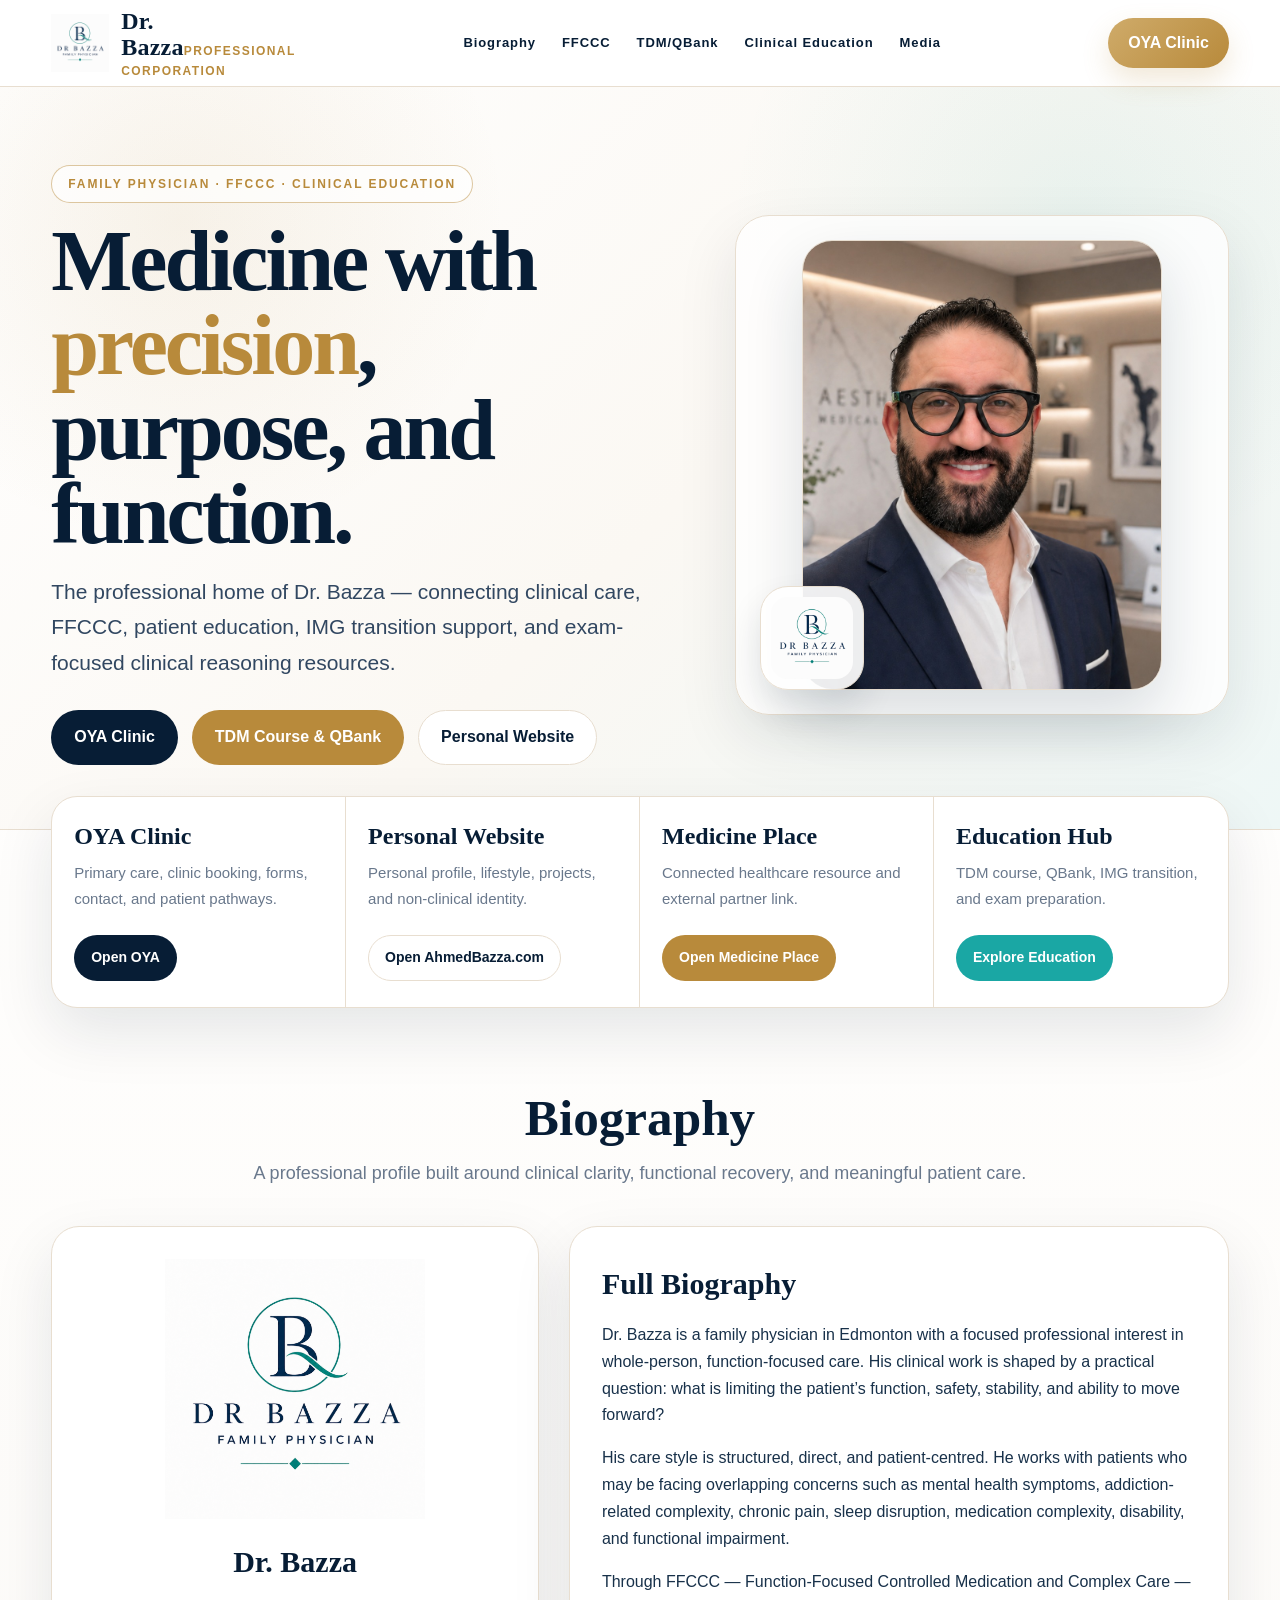
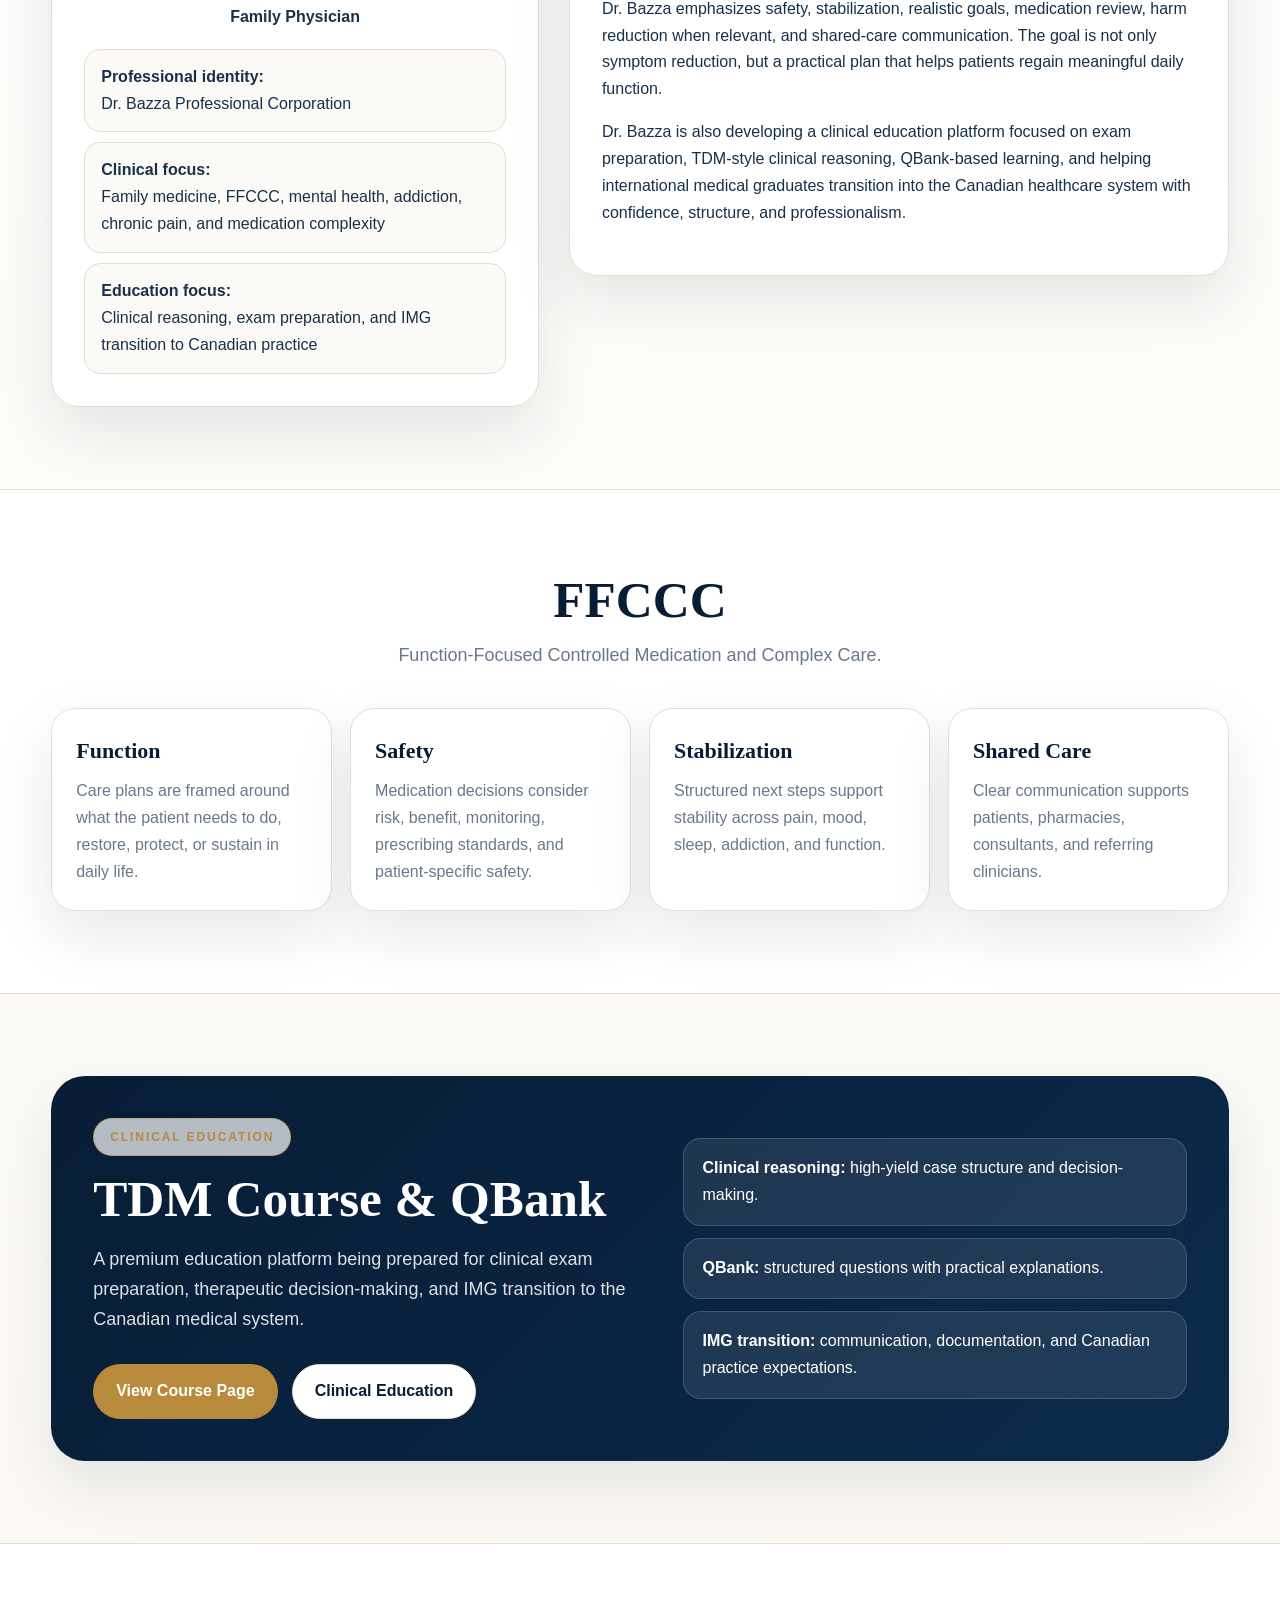
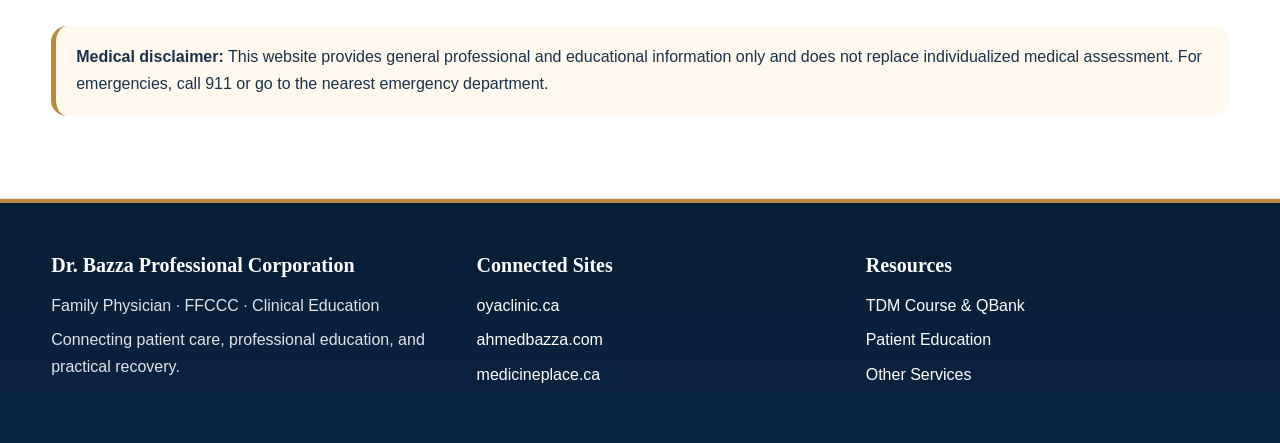
==== index.html @ 0aa99bf9 "Add files via upload" ====
<!DOCTYPE html>
<html lang="en">
<head>
  <meta charset="UTF-8">
  <meta name="viewport" content="width=device-width, initial-scale=1.0">
  <title>Dr. Bazza Professional Corporation | Family Physician & FFCCC</title>
  <meta name="description" content="Dr. Bazza Professional Corporation. Family physician, FFCCC, clinical education, TDM course and QBank, patient education, and connected professional ecosystem.">
  <meta property="og:title" content="Dr. Bazza Professional Corporation">
  <meta property="og:description" content="Family Physician & FFCCC. Whole-person care with precision, purpose, and practical recovery.">
  <meta property="og:image" content="og-image.jpg">
  <link rel="stylesheet" href="styles.css">
  <link rel="icon" href="favicon.png">
</head>
<body>
  <a class="skip-link" href="#main">Skip to content</a>
  <header class="site-header">
    <div class="container header-row">
      <a class="brand" href="index.html" aria-label="Dr. Bazza home">
        <img src="favicon.png" alt="" class="brand-mark">
        <span class="brand-text"><span class="brand-name">Dr. Bazza</span><span class="brand-sub">Professional Corporation</span></span>
      </a>
      <nav class="nav" aria-label="Main navigation">
        <a href="index.html#bio">Biography</a>
        <a href="index.html#ffccc">FFCCC</a>
        <a href="tdm-course-qbank.html">TDM/QBank</a>
        <a href="clinical-education.html">Clinical Education</a>
        <a href="media-avatar.html">Media</a>
      </nav>
      <a class="header-cta" href="https://oyaclinic.ca">OYA Clinic</a>
    </div>
  </header>

  <main id="main">
    <section class="hero">
      <div class="container hero-grid">
        <div>
          <div class="kicker">Family Physician · FFCCC · Clinical Education</div>
          <h1>Medicine with <span>precision</span>, purpose, and function.</h1>
          <p class="hero-lead">
            The professional home of Dr. Bazza — connecting clinical care, FFCCC, patient education,
            IMG transition support, and exam-focused clinical reasoning resources.
          </p>
          <div class="button-row">
            <a class="btn btn-primary" href="https://oyaclinic.ca">OYA Clinic</a>
            <a class="btn btn-gold" href="tdm-course-qbank.html">TDM Course & QBank</a>
            <a class="btn btn-outline" href="https://ahmedbazza.com">Personal Website</a>
          </div>
        </div>
        <div class="hero-panel">
          <img src="dr-bazza-profile.jpg" alt="Professional portrait of Dr. Bazza" class="profile-photo">
          <img src="dr-bazza-logo.png" alt="Dr. Bazza logo" class="logo-chip">
        </div>
      </div>
    </section>

    <section class="container ecosystem" aria-label="Connected professional ecosystem">
      <div class="ecosystem-grid">
        <article class="ecosystem-card">
          <h3>OYA Clinic</h3>
          <p>Primary care, clinic booking, forms, contact, and patient pathways.</p>
          <a class="btn btn-primary btn-small" href="https://oyaclinic.ca">Open OYA</a>
        </article>
        <article class="ecosystem-card">
          <h3>Personal Website</h3>
          <p>Personal profile, lifestyle, projects, and non-clinical identity.</p>
          <a class="btn btn-outline btn-small" href="https://ahmedbazza.com">Open AhmedBazza.com</a>
        </article>
        <article class="ecosystem-card">
          <h3>Medicine Place</h3>
          <p>Connected healthcare resource and external partner link.</p>
          <a class="btn btn-gold btn-small" href="https://medicineplace.ca">Open Medicine Place</a>
        </article>
        <article class="ecosystem-card">
          <h3>Education Hub</h3>
          <p>TDM course, QBank, IMG transition, and exam preparation.</p>
          <a class="btn btn-teal btn-small" href="tdm-course-qbank.html">Explore Education</a>
        </article>
      </div>
    </section>

    <section class="section" id="bio">
      <div class="container">
        <div class="section-title">
          <h2>Biography</h2>
          <p>A professional profile built around clinical clarity, functional recovery, and meaningful patient care.</p>
        </div>
        <div class="bio-grid">
          <aside class="panel signature-card">
            <img src="dr-bazza-logo.png" alt="Dr. Bazza logo" class="logo">
            <h3>Dr. Bazza</h3>
            <p><strong>Family Physician</strong></p>
            <div class="meta-list">
              <div class="meta-item"><strong>Professional identity:</strong><br>Dr. Bazza Professional Corporation</div>
              <div class="meta-item"><strong>Clinical focus:</strong><br>Family medicine, FFCCC, mental health, addiction, chronic pain, and medication complexity</div>
              <div class="meta-item"><strong>Education focus:</strong><br>Clinical reasoning, exam preparation, and IMG transition to Canadian practice</div>
            </div>
          </aside>

          <article class="panel bio-text">
            <h3>Full Biography</h3>
            <p>
              Dr. Bazza is a family physician in Edmonton with a focused professional interest in
              whole-person, function-focused care. His clinical work is shaped by a practical question:
              what is limiting the patient’s function, safety, stability, and ability to move forward?
            </p>
            <p>
              His care style is structured, direct, and patient-centred. He works with patients who may be
              facing overlapping concerns such as mental health symptoms, addiction-related complexity,
              chronic pain, sleep disruption, medication complexity, disability, and functional impairment.
            </p>
            <p>
              Through FFCCC — Function-Focused Controlled Medication and Complex Care — Dr. Bazza emphasizes
              safety, stabilization, realistic goals, medication review, harm reduction when relevant, and
              shared-care communication. The goal is not only symptom reduction, but a practical plan that
              helps patients regain meaningful daily function.
            </p>
            <p>
              Dr. Bazza is also developing a clinical education platform focused on exam preparation,
              TDM-style clinical reasoning, QBank-based learning, and helping international medical graduates
              transition into the Canadian healthcare system with confidence, structure, and professionalism.
            </p>
          </article>
        </div>
      </div>
    </section>

    <section class="section alt" id="ffccc">
      <div class="container">
        <div class="section-title">
          <h2>FFCCC</h2>
          <p>Function-Focused Controlled Medication and Complex Care.</p>
        </div>
        <div class="focus-grid">
          <article class="focus-card"><h3>Function</h3><p>Care plans are framed around what the patient needs to do, restore, protect, or sustain in daily life.</p></article>
          <article class="focus-card"><h3>Safety</h3><p>Medication decisions consider risk, benefit, monitoring, prescribing standards, and patient-specific safety.</p></article>
          <article class="focus-card"><h3>Stabilization</h3><p>Structured next steps support stability across pain, mood, sleep, addiction, and function.</p></article>
          <article class="focus-card"><h3>Shared Care</h3><p>Clear communication supports patients, pharmacies, consultants, and referring clinicians.</p></article>
        </div>
      </div>
    </section>

    <section class="section">
      <div class="container education-ad">
        <div>
          <div class="kicker">Clinical Education</div>
          <h2>TDM Course & QBank</h2>
          <p>
            A premium education platform being prepared for clinical exam preparation, therapeutic decision-making,
            and IMG transition to the Canadian medical system.
          </p>
          <div class="button-row">
            <a class="btn btn-gold" href="tdm-course-qbank.html">View Course Page</a>
            <a class="btn btn-outline" href="clinical-education.html">Clinical Education</a>
          </div>
        </div>
        <div class="ad-list">
          <div class="ad-item"><strong>Clinical reasoning:</strong> high-yield case structure and decision-making.</div>
          <div class="ad-item"><strong>QBank:</strong> structured questions with practical explanations.</div>
          <div class="ad-item"><strong>IMG transition:</strong> communication, documentation, and Canadian practice expectations.</div>
        </div>
      </div>
    </section>

    <section class="section alt">
      <div class="container">
        <div class="notice">
          <strong>Medical disclaimer:</strong> This website provides general professional and educational information only and does not replace individualized medical assessment. For emergencies, call 911 or go to the nearest emergency department.
        </div>
      </div>
    </section>
  </main>
  <footer class="footer">
    <div class="container footer-grid">
      <div>
        <h4>Dr. Bazza Professional Corporation</h4>
        <p>Family Physician · FFCCC · Clinical Education</p>
        <p>Connecting patient care, professional education, and practical recovery.</p>
      </div>
      <div>
        <h4>Connected Sites</h4>
        <p><a href="https://oyaclinic.ca">oyaclinic.ca</a></p>
        <p><a href="https://ahmedbazza.com">ahmedbazza.com</a></p>
        <p><a href="https://medicineplace.ca">medicineplace.ca</a></p>
      </div>
      <div>
        <h4>Resources</h4>
        <p><a href="tdm-course-qbank.html">TDM Course & QBank</a></p>
        <p><a href="patient-education.html">Patient Education</a></p>
        <p><a href="other-services.html">Other Services</a></p>
      </div>
    </div>
  </footer>
</body>
</html>
---- styles.css ----
:root{
  --navy:#071d35;
  --navy2:#0b2a4b;
  --teal:#1aa7a4;
  --gold:#b88a3b;
  --gold2:#cfab6a;
  --cream:#fbf8f3;
  --soft:#f7f1e8;
  --white:#ffffff;
  --text:#18314a;
  --muted:#69788c;
  --line:#e8ded0;
  --shadow:0 24px 60px rgba(7,29,53,.10);
}
*{box-sizing:border-box}
html{scroll-behavior:smooth}
body{
  margin:0;
  background:linear-gradient(180deg,#ffffff 0%,var(--cream) 100%);
  color:var(--text);
  font-family:-apple-system,BlinkMacSystemFont,"Segoe UI",Roboto,Arial,sans-serif;
  line-height:1.68;
}
a{text-decoration:none;color:inherit}
img{max-width:100%;display:block;height:auto}
.container{width:min(1180px,92%);margin:auto}
.serif{font-family:Georgia,"Times New Roman",serif}
.skip-link{position:absolute;left:-999px;top:auto}
.skip-link:focus{left:16px;top:16px;z-index:9999;background:#fff;color:var(--navy);padding:10px 12px;border-radius:10px}

/* Header */
.site-header{
  position:sticky;top:0;z-index:30;
  background:rgba(255,255,255,.93);
  backdrop-filter:blur(14px);
  border-bottom:1px solid var(--line);
}
.header-row{
  min-height:86px;
  display:grid;
  grid-template-columns:245px 1fr auto;
  align-items:center;
  gap:24px;
}
.brand{display:flex;align-items:center;gap:12px;color:var(--navy)}
.brand-mark{width:58px;height:58px;object-fit:contain}
.brand-text{line-height:1.1}
.brand-name{font-family:Georgia,"Times New Roman",serif;font-size:24px;font-weight:700;letter-spacing:.01em}
.brand-sub{font-size:12px;color:var(--gold);font-weight:900;letter-spacing:.12em;text-transform:uppercase}
.nav{display:flex;justify-content:center;gap:26px;flex-wrap:wrap;font-size:13px;letter-spacing:.07em;font-weight:850;color:var(--navy)}
.nav a{position:relative;padding:8px 0}
.nav a:hover{color:var(--gold)}
.nav a:hover:after{content:"";position:absolute;left:18%;right:18%;bottom:-5px;height:2px;background:var(--gold)}
.header-cta{display:inline-flex;align-items:center;justify-content:center;min-height:46px;padding:12px 20px;border-radius:999px;background:linear-gradient(135deg,var(--gold2),var(--gold));color:#fff;font-weight:850;white-space:nowrap;box-shadow:0 12px 28px rgba(184,138,59,.20)}

/* Hero */
.hero{
  padding:78px 0 64px;
  background:
    radial-gradient(circle at 14% 18%, rgba(184,138,59,.10), transparent 26%),
    radial-gradient(circle at 84% 18%, rgba(26,167,164,.08), transparent 28%),
    linear-gradient(135deg,#fff 0%,#fbf8f3 54%,#eef7f6 100%);
  border-bottom:1px solid var(--line);
}
.hero-grid{display:grid;grid-template-columns:1.12fr .88fr;gap:56px;align-items:center}
.kicker{display:inline-flex;margin-bottom:16px;padding:8px 16px;border:1px solid rgba(184,138,59,.48);border-radius:999px;background:rgba(255,255,255,.70);color:var(--gold);font-size:12px;font-weight:900;letter-spacing:.16em;text-transform:uppercase}
.hero h1{margin:0 0 18px;color:var(--navy);font-family:Georgia,"Times New Roman",serif;font-size:clamp(46px,7vw,86px);line-height:.98;letter-spacing:-.035em}
.hero h1 span{color:var(--gold)}
.hero-lead{max-width:720px;margin:0;color:#314761;font-size:21px}
.hero-panel{position:relative;background:rgba(255,255,255,.78);border:1px solid var(--line);border-radius:34px;box-shadow:var(--shadow);padding:24px}
.profile-photo{width:100%;max-width:360px;aspect-ratio:4/5;object-fit:cover;border-radius:30px;border:1px solid var(--line);box-shadow:0 26px 60px rgba(7,29,53,.14);margin:auto}
.logo-chip{position:absolute;left:24px;bottom:24px;width:104px;height:104px;border-radius:28px;background:rgba(255,255,255,.92);border:1px solid var(--line);padding:10px;box-shadow:0 18px 34px rgba(7,29,53,.12)}
.button-row{display:flex;gap:14px;flex-wrap:wrap;margin-top:30px}
.btn{display:inline-flex;align-items:center;justify-content:center;min-height:50px;padding:13px 22px;border-radius:999px;border:1px solid transparent;font-weight:850;transition:.18s ease;cursor:pointer}
.btn:hover{transform:translateY(-1px)}
.btn-primary{background:var(--navy);color:#fff}
.btn-gold{background:var(--gold);color:#fff}
.btn-teal{background:var(--teal);color:#fff}
.btn-outline{background:#fff;color:var(--navy);border-color:var(--line)}
.btn-small{min-height:42px;padding:10px 16px;font-size:14px}

/* Ecosystem */
.ecosystem{position:relative;z-index:4;margin-top:-34px}
.ecosystem-grid{display:grid;grid-template-columns:repeat(4,1fr);background:#fff;border:1px solid var(--line);border-radius:26px;box-shadow:var(--shadow);overflow:hidden}
.ecosystem-card{padding:26px 22px;border-right:1px solid var(--line);min-height:210px;display:flex;flex-direction:column}
.ecosystem-card:last-child{border-right:0}
.ecosystem-card h3{margin:0 0 10px;font-family:Georgia,"Times New Roman",serif;color:var(--navy);font-size:24px;line-height:1.15}
.ecosystem-card p{margin:0 0 16px;color:var(--muted);font-size:15px}
.ecosystem-card .btn{margin-top:auto;align-self:flex-start}

/* Sections */
.section{padding:82px 0}
.section.alt{background:#fff;border-top:1px solid var(--line);border-bottom:1px solid var(--line)}
.section-title{max-width:850px;margin:0 auto 38px;text-align:center}
.section-title h2{margin:0 0 12px;color:var(--navy);font-family:Georgia,"Times New Roman",serif;font-size:clamp(34px,4vw,52px);line-height:1.1}
.section-title p{margin:0;color:var(--muted);font-size:18px}
.bio-grid{display:grid;grid-template-columns:.85fr 1.15fr;gap:30px;align-items:start}
.panel{background:#fff;border:1px solid var(--line);border-radius:28px;box-shadow:var(--shadow);padding:32px}
.panel h3{margin:0 0 12px;color:var(--navy);font-family:Georgia,"Times New Roman",serif;font-size:30px}
.signature-card{text-align:center}
.signature-card .logo{width:260px;margin:0 auto 18px}
.meta-list{display:grid;gap:10px;text-align:left;margin-top:18px}
.meta-item{padding:14px 16px;border:1px solid var(--line);border-radius:16px;background:#fcfaf7}
.bio-text p{margin:0 0 16px}
.focus-grid{display:grid;grid-template-columns:repeat(4,1fr);gap:18px}
.focus-card{background:#fff;border:1px solid var(--line);border-radius:24px;padding:24px;box-shadow:var(--shadow)}
.focus-card h3{margin:0 0 8px;color:var(--navy);font-family:Georgia,"Times New Roman",serif;font-size:22px}
.focus-card p{margin:0;color:var(--muted)}
.education-ad{background:linear-gradient(135deg,var(--navy),var(--navy2));color:#fff;border-radius:34px;padding:42px;box-shadow:var(--shadow);display:grid;grid-template-columns:1.05fr .95fr;gap:34px;align-items:center}
.education-ad h2{font-family:Georgia,"Times New Roman",serif;font-size:clamp(34px,4vw,58px);line-height:1.05;margin:0 0 12px}
.education-ad p{color:rgba(255,255,255,.86);font-size:18px}
.ad-list{display:grid;gap:12px}
.ad-item{padding:16px 18px;background:rgba(255,255,255,.09);border:1px solid rgba(255,255,255,.16);border-radius:18px}
.link-grid,.placeholder-grid{display:grid;grid-template-columns:repeat(3,1fr);gap:18px}
.link-card,.placeholder-card{background:#fff;border:1px solid var(--line);border-radius:24px;box-shadow:var(--shadow);padding:26px;display:flex;flex-direction:column;min-height:220px}
.link-card h3,.placeholder-card h3{margin:0 0 10px;color:var(--navy);font-family:Georgia,"Times New Roman",serif;font-size:24px}
.link-card p,.placeholder-card p{margin:0 0 18px;color:var(--muted)}
.link-card .btn{margin-top:auto;align-self:flex-start}
.notice{border-left:5px solid var(--gold);background:#fff8ee;padding:18px 20px;border-radius:16px}
.page-hero{padding:76px 0 52px;text-align:center;background:linear-gradient(135deg,#fff 0%,#fbf8f3 64%,#eef7f6 100%);border-bottom:1px solid var(--line)}
.page-hero h1{font-family:Georgia,"Times New Roman",serif;color:var(--navy);font-size:clamp(42px,6vw,72px);line-height:1.02;margin:10px 0 12px}
.page-hero p{max-width:820px;margin:0 auto;color:var(--muted);font-size:18px}

/* Footer */
.footer{background:linear-gradient(180deg,var(--navy),#0b2442);color:#fff;padding:46px 0;border-top:4px solid var(--gold)}
.footer-grid{display:grid;grid-template-columns:1.1fr 1fr 1fr;gap:26px}
.footer a{color:#fff}
.footer h4{margin:0 0 10px;font-family:Georgia,"Times New Roman",serif;font-size:20px}
.footer p{margin:0 0 8px;color:rgba(255,255,255,.88)}

/* Mobile */
@media (max-width:1040px){
  .header-row{grid-template-columns:1fr;justify-items:center;padding:16px 0}
  .nav{gap:18px}
  .hero-grid,.bio-grid,.education-ad,.footer-grid{grid-template-columns:1fr}
  .hero{text-align:center}
  .hero-lead{margin:auto}
  .button-row{justify-content:center}
  .ecosystem-grid,.focus-grid,.link-grid,.placeholder-grid{grid-template-columns:1fr}
  .ecosystem-card{border-right:0;border-bottom:1px solid var(--line)}
  .ecosystem-card:last-child{border-bottom:0}
  .ecosystem-card .btn,.link-card .btn{width:100%}
}
@media (max-width:520px){
  .brand{flex-direction:column;text-align:center}
  .nav{display:grid;grid-template-columns:repeat(2,auto)}
  .hero h1{font-size:44px}
  .profile-photo{max-width:300px}
  .logo-chip{width:88px;height:88px}
  .section{padding:56px 0}
  .panel,.education-ad{padding:24px 20px;border-radius:24px}
}
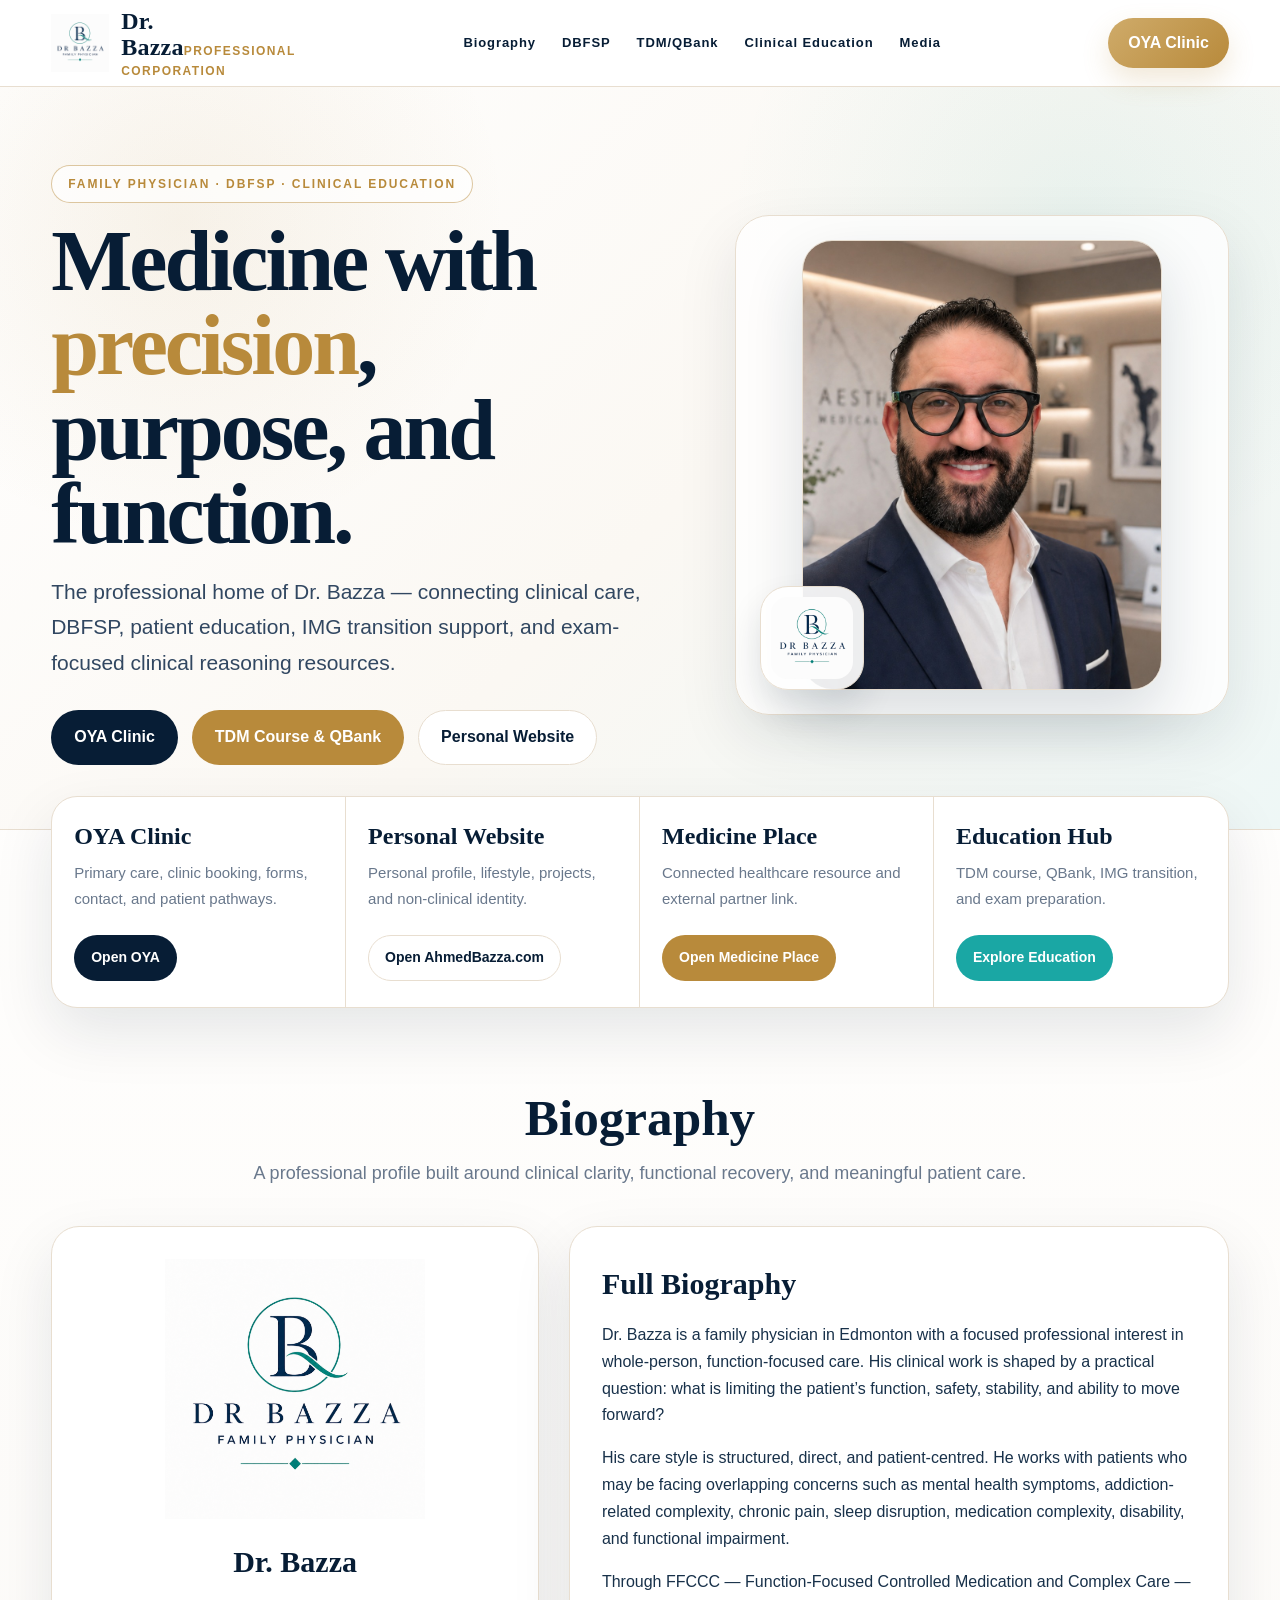
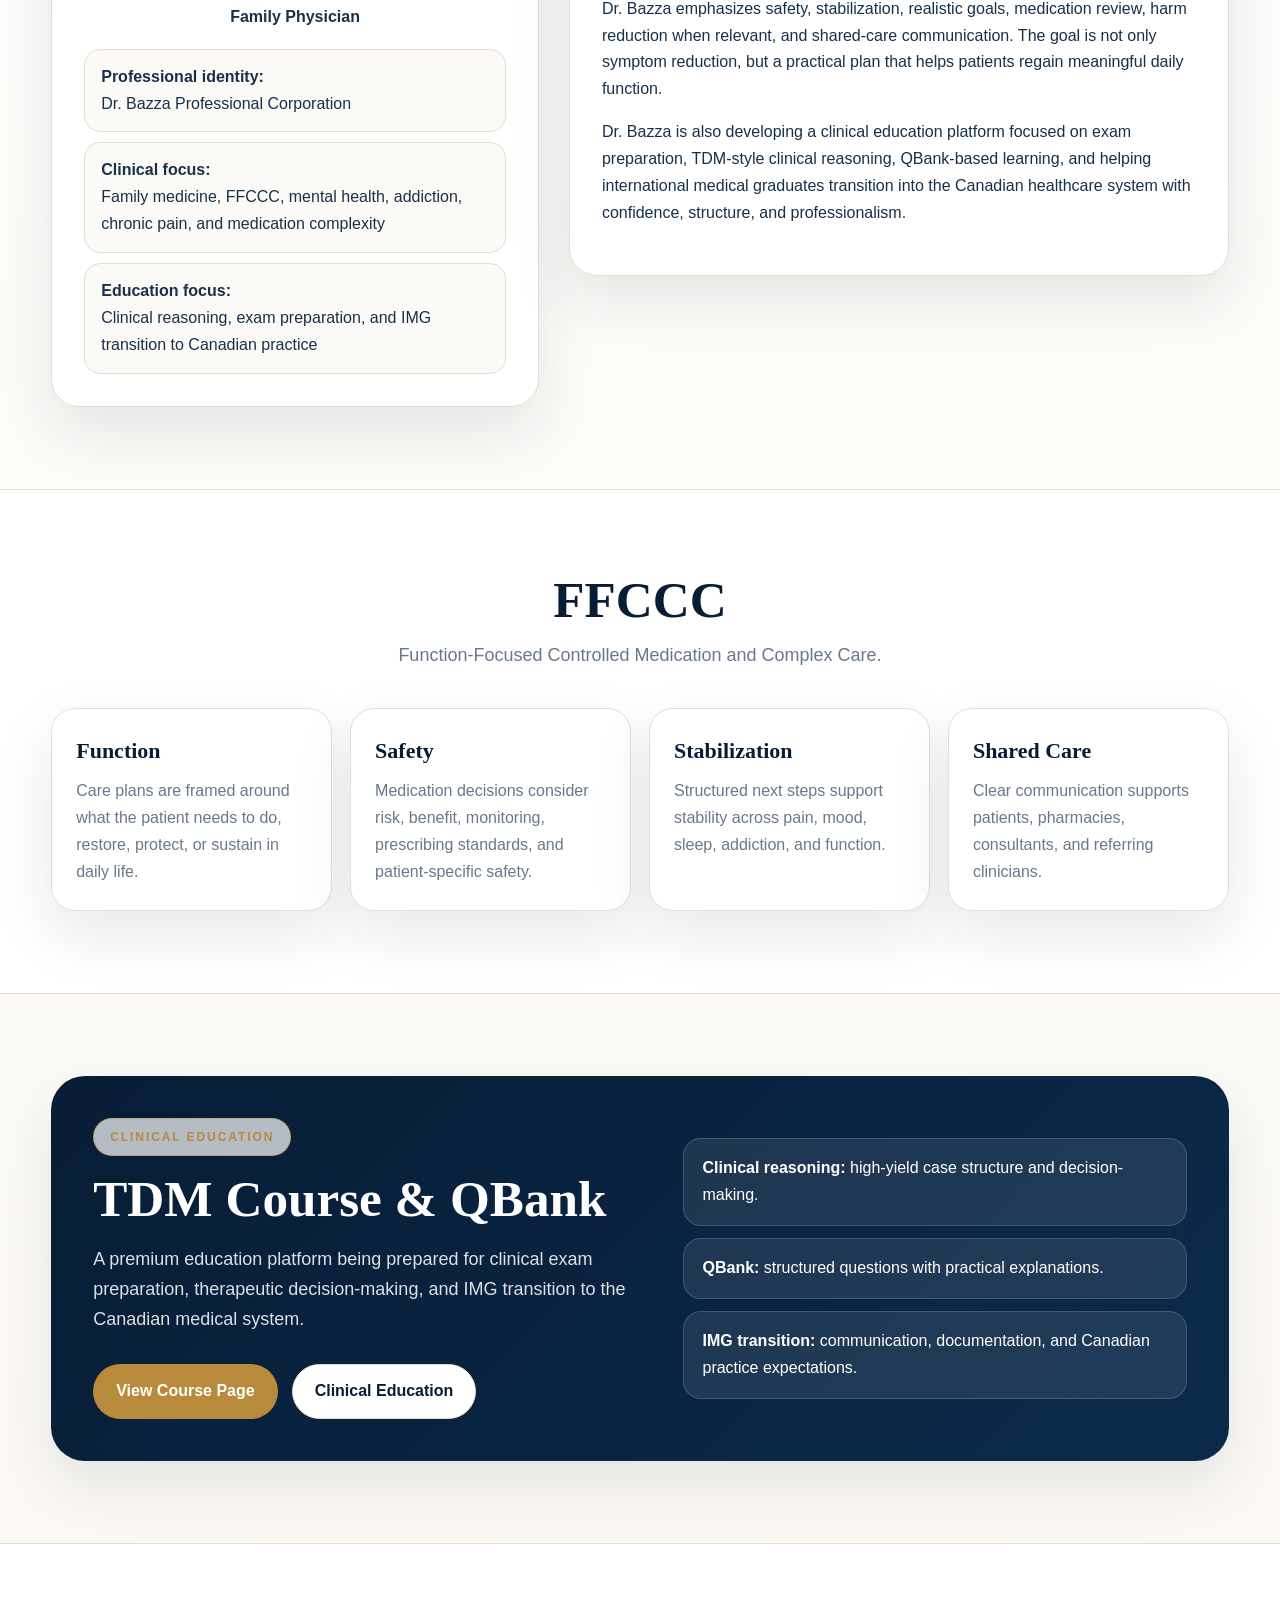
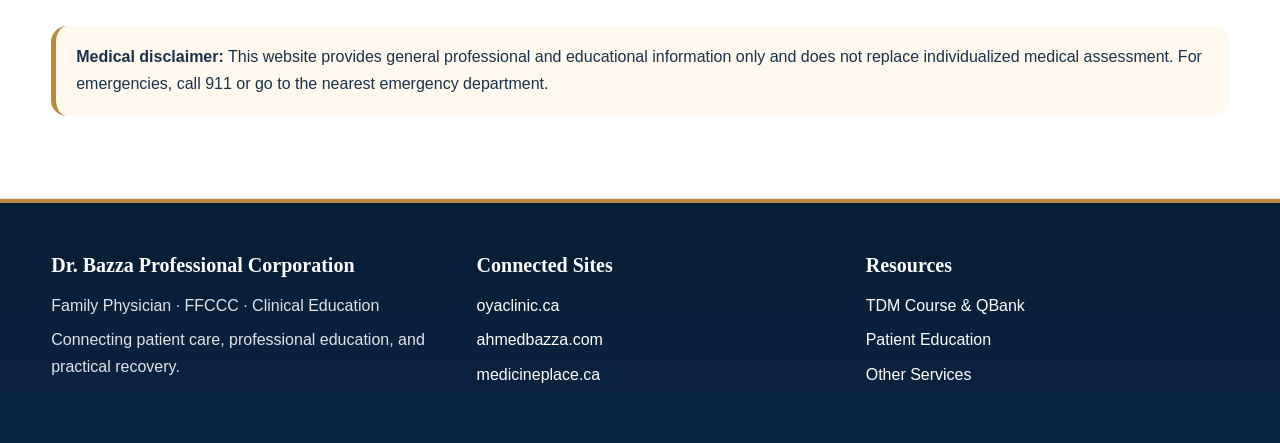
==== commit f1be3705: "Update title and description for DBFSP" ====
--- a/index.html
+++ b/index.html
@@ -3,10 +3,10 @@
 <head>
   <meta charset="UTF-8">
   <meta name="viewport" content="width=device-width, initial-scale=1.0">
-  <title>Dr. Bazza Professional Corporation | Family Physician & FFCCC</title>
-  <meta name="description" content="Dr. Bazza Professional Corporation. Family physician, FFCCC, clinical education, TDM course and QBank, patient education, and connected professional ecosystem.">
+  <title>Dr. Bazza Professional Corporation | Family Physician & DBFSP</title>
+  <meta name="description" content="Dr. Bazza Professional Corporation. Family physician, DBFSP, clinical education, TDM course and QBank, patient education, and connected professional ecosystem.">
   <meta property="og:title" content="Dr. Bazza Professional Corporation">
-  <meta property="og:description" content="Family Physician & FFCCC. Whole-person care with precision, purpose, and practical recovery.">
+  <meta property="og:description" content="Family Physician & DBFSP. Whole-person care with precision, purpose, and practical recovery.">
   <meta property="og:image" content="og-image.jpg">
   <link rel="stylesheet" href="styles.css">
   <link rel="icon" href="favicon.png">
@@ -21,7 +21,7 @@
       </a>
       <nav class="nav" aria-label="Main navigation">
         <a href="index.html#bio">Biography</a>
-        <a href="index.html#ffccc">FFCCC</a>
+        <a href="index.html#DBFSP">DBFSP</a>
         <a href="tdm-course-qbank.html">TDM/QBank</a>
         <a href="clinical-education.html">Clinical Education</a>
         <a href="media-avatar.html">Media</a>
@@ -34,10 +34,10 @@
     <section class="hero">
       <div class="container hero-grid">
         <div>
-          <div class="kicker">Family Physician · FFCCC · Clinical Education</div>
+          <div class="kicker">Family Physician · DBFSP · Clinical Education</div>
           <h1>Medicine with <span>precision</span>, purpose, and function.</h1>
           <p class="hero-lead">
-            The professional home of Dr. Bazza — connecting clinical care, FFCCC, patient education,
+            The professional home of Dr. Bazza — connecting clinical care, DBFSP, patient education,
             IMG transition support, and exam-focused clinical reasoning resources.
           </p>
           <div class="button-row">
@@ -191,4 +191,4 @@
     </div>
   </footer>
 </body>
-</html>+</html>
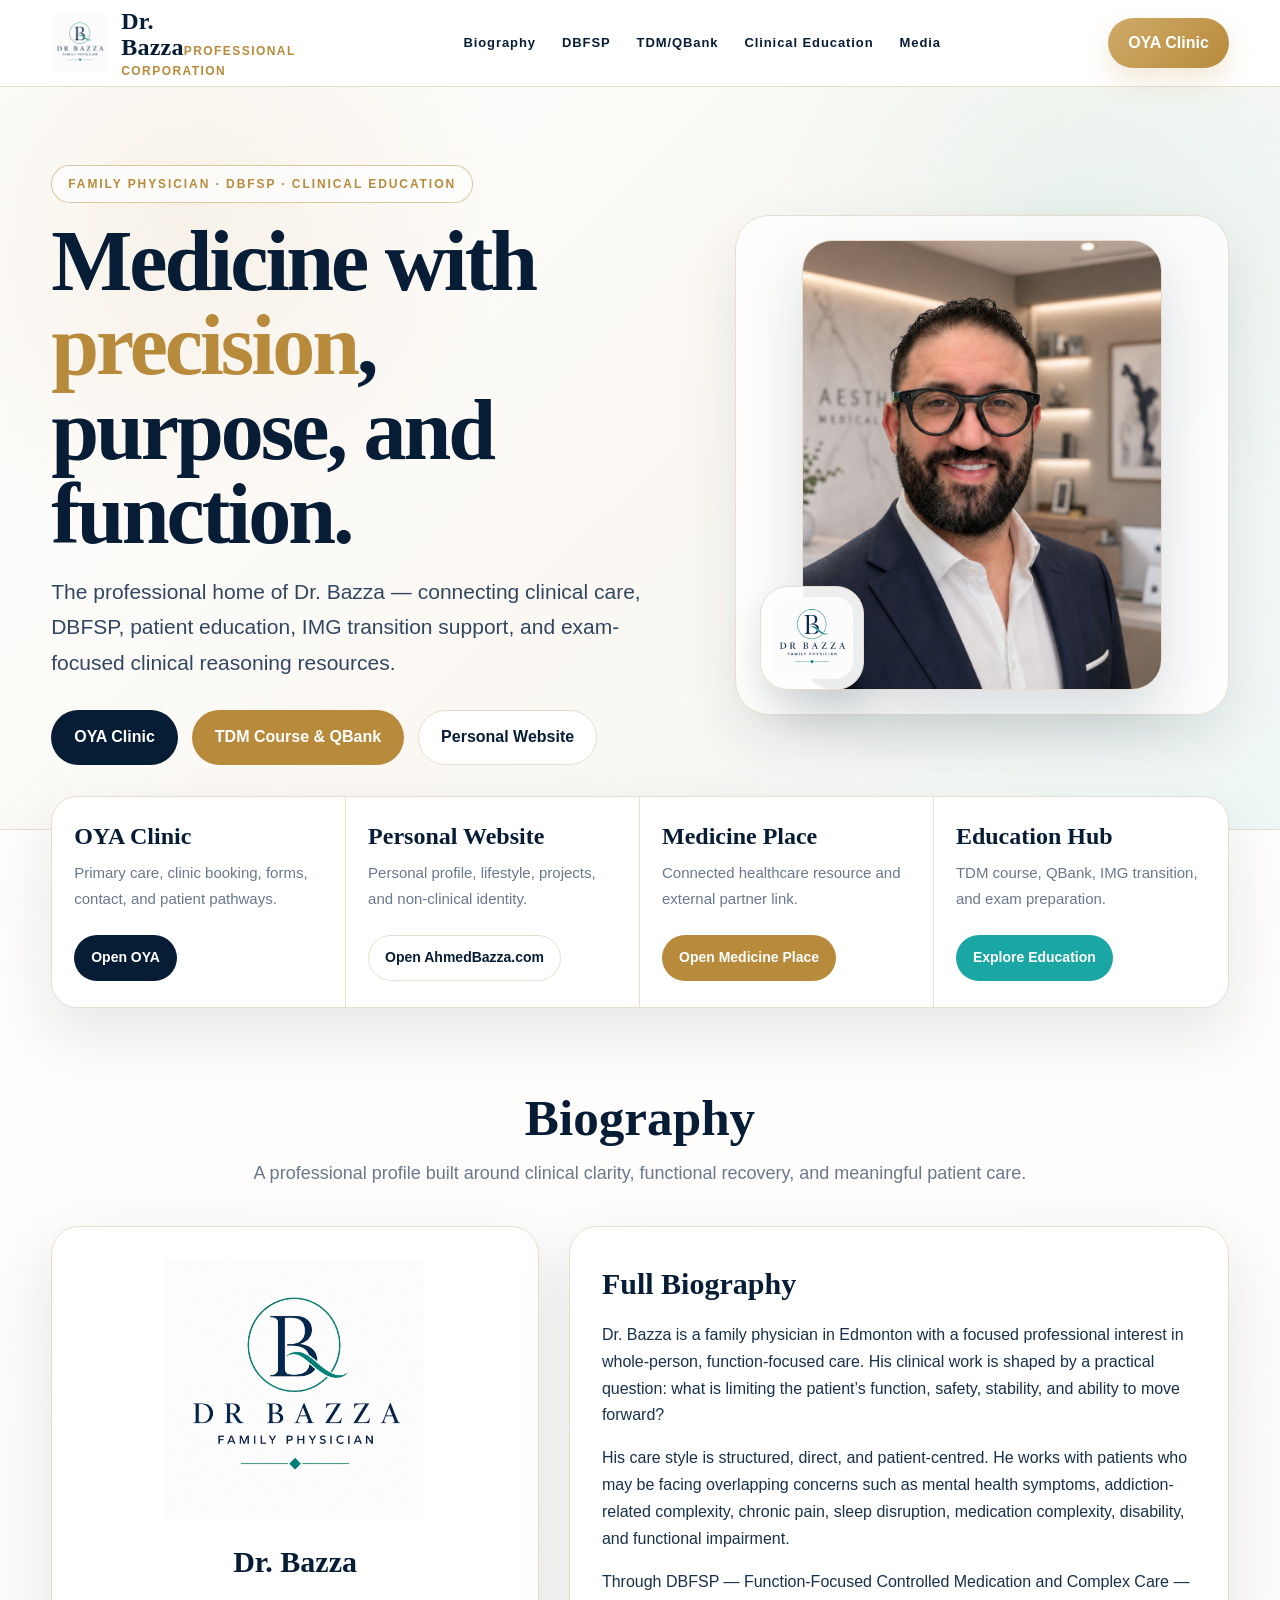
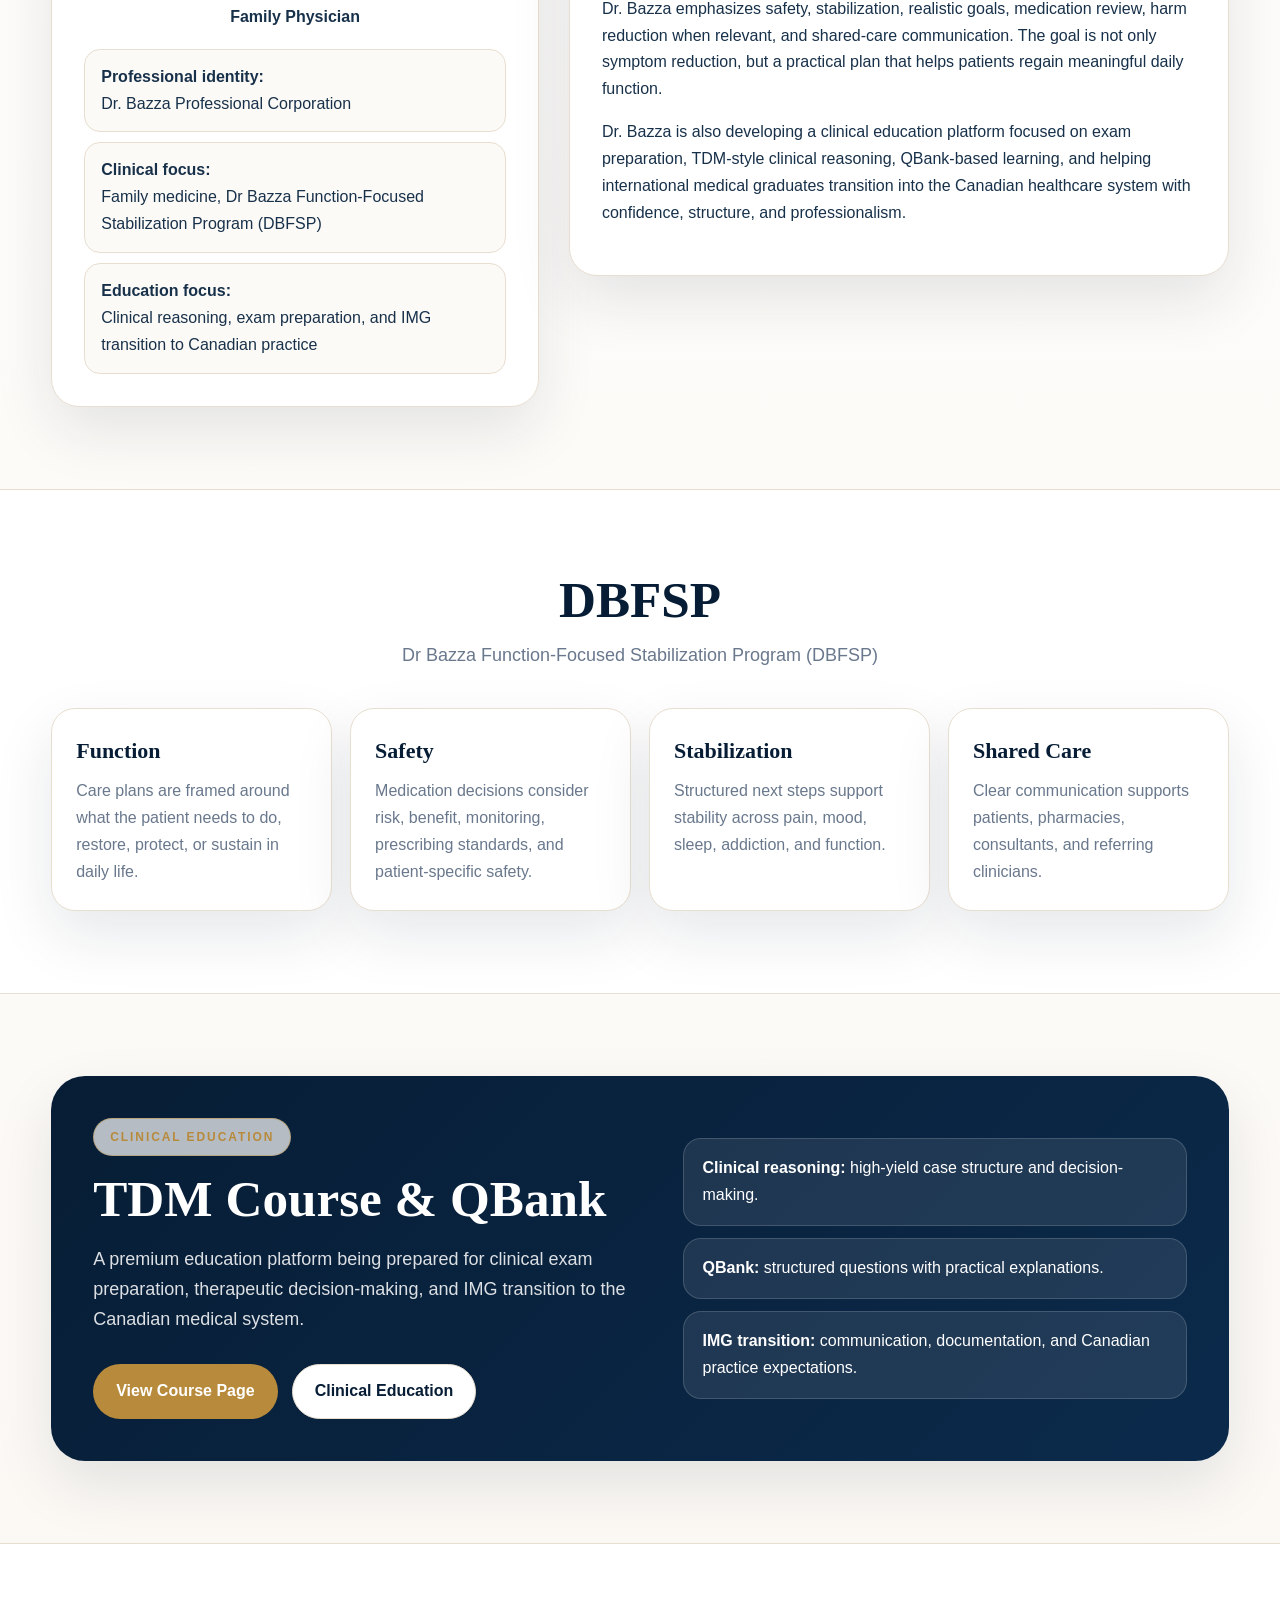
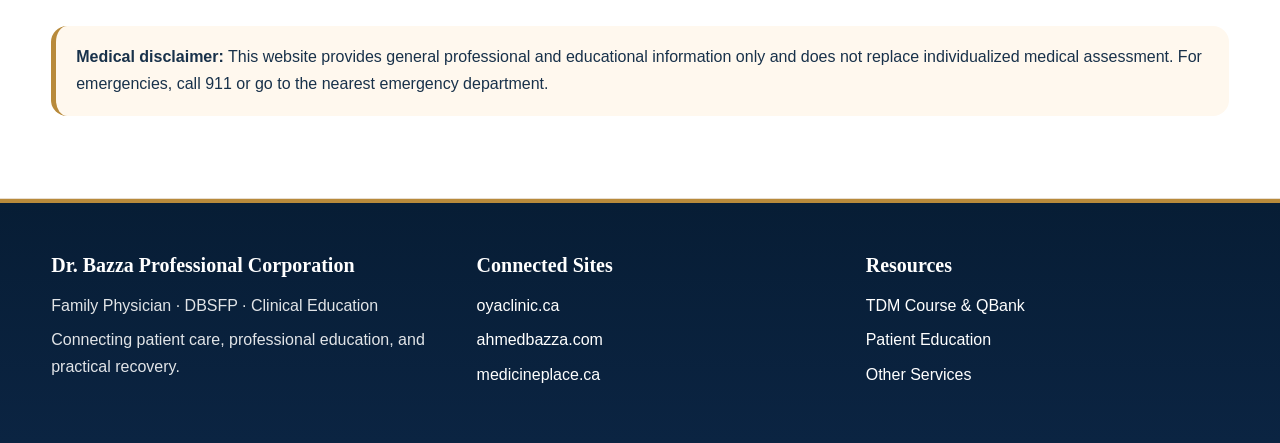
==== commit 50ed1967: "Fix HTML entities in index.html" ====
--- a/index.html
+++ b/index.html
@@ -1,12 +1,11 @@
 <!DOCTYPE html>
-<html lang="en">
-<head>
+<html lang="en"><head>
   <meta charset="UTF-8">
   <meta name="viewport" content="width=device-width, initial-scale=1.0">
-  <title>Dr. Bazza Professional Corporation | Family Physician & DBFSP</title>
+  <title>Dr. Bazza Professional Corporation | Family Physician &amp; DBFSP</title>
   <meta name="description" content="Dr. Bazza Professional Corporation. Family physician, DBFSP, clinical education, TDM course and QBank, patient education, and connected professional ecosystem.">
   <meta property="og:title" content="Dr. Bazza Professional Corporation">
-  <meta property="og:description" content="Family Physician & DBFSP. Whole-person care with precision, purpose, and practical recovery.">
+  <meta property="og:description" content="Family Physician &amp; DBFSP. Whole-person care with precision, purpose, and practical recovery.">
   <meta property="og:image" content="og-image.jpg">
   <link rel="stylesheet" href="styles.css">
   <link rel="icon" href="favicon.png">
@@ -42,7 +41,7 @@
           </p>
           <div class="button-row">
             <a class="btn btn-primary" href="https://oyaclinic.ca">OYA Clinic</a>
-            <a class="btn btn-gold" href="tdm-course-qbank.html">TDM Course & QBank</a>
+            <a class="btn btn-gold" href="tdm-course-qbank.html">TDM Course &amp; QBank</a>
             <a class="btn btn-outline" href="https://ahmedbazza.com">Personal Website</a>
           </div>
         </div>
@@ -91,7 +90,7 @@
             <p><strong>Family Physician</strong></p>
             <div class="meta-list">
               <div class="meta-item"><strong>Professional identity:</strong><br>Dr. Bazza Professional Corporation</div>
-              <div class="meta-item"><strong>Clinical focus:</strong><br>Family medicine, FFCCC, mental health, addiction, chronic pain, and medication complexity</div>
+              <div class="meta-item"><strong>Clinical focus:</strong><br>Family medicine, Dr Bazza Function-Focused Stabilization Program (DBFSP)</div>
               <div class="meta-item"><strong>Education focus:</strong><br>Clinical reasoning, exam preparation, and IMG transition to Canadian practice</div>
             </div>
           </aside>
@@ -109,7 +108,7 @@
               chronic pain, sleep disruption, medication complexity, disability, and functional impairment.
             </p>
             <p>
-              Through FFCCC — Function-Focused Controlled Medication and Complex Care — Dr. Bazza emphasizes
+              Through DBFSP — Function-Focused Controlled Medication and Complex Care — Dr. Bazza emphasizes
               safety, stabilization, realistic goals, medication review, harm reduction when relevant, and
               shared-care communication. The goal is not only symptom reduction, but a practical plan that
               helps patients regain meaningful daily function.
@@ -124,11 +123,11 @@
       </div>
     </section>
 
-    <section class="section alt" id="ffccc">
+    <section class="section alt" id="dpfsp">
       <div class="container">
         <div class="section-title">
-          <h2>FFCCC</h2>
-          <p>Function-Focused Controlled Medication and Complex Care.</p>
+          <h2>DBFSP</h2>
+          <p>Dr Bazza Function-Focused Stabilization Program (DBFSP)</p>
         </div>
         <div class="focus-grid">
           <article class="focus-card"><h3>Function</h3><p>Care plans are framed around what the patient needs to do, restore, protect, or sustain in daily life.</p></article>
@@ -143,7 +142,7 @@
       <div class="container education-ad">
         <div>
           <div class="kicker">Clinical Education</div>
-          <h2>TDM Course & QBank</h2>
+          <h2>TDM Course &amp; QBank</h2>
           <p>
             A premium education platform being prepared for clinical exam preparation, therapeutic decision-making,
             and IMG transition to the Canadian medical system.
@@ -173,7 +172,7 @@
     <div class="container footer-grid">
       <div>
         <h4>Dr. Bazza Professional Corporation</h4>
-        <p>Family Physician · FFCCC · Clinical Education</p>
+        <p>Family Physician · DBSFP · Clinical Education</p>
         <p>Connecting patient care, professional education, and practical recovery.</p>
       </div>
       <div>
@@ -184,11 +183,12 @@
       </div>
       <div>
         <h4>Resources</h4>
-        <p><a href="tdm-course-qbank.html">TDM Course & QBank</a></p>
+        <p><a href="tdm-course-qbank.html">TDM Course &amp; QBank</a></p>
         <p><a href="patient-education.html">Patient Education</a></p>
         <p><a href="other-services.html">Other Services</a></p>
       </div>
     </div>
   </footer>
-</body>
-</html>
+
+
+</body></html>
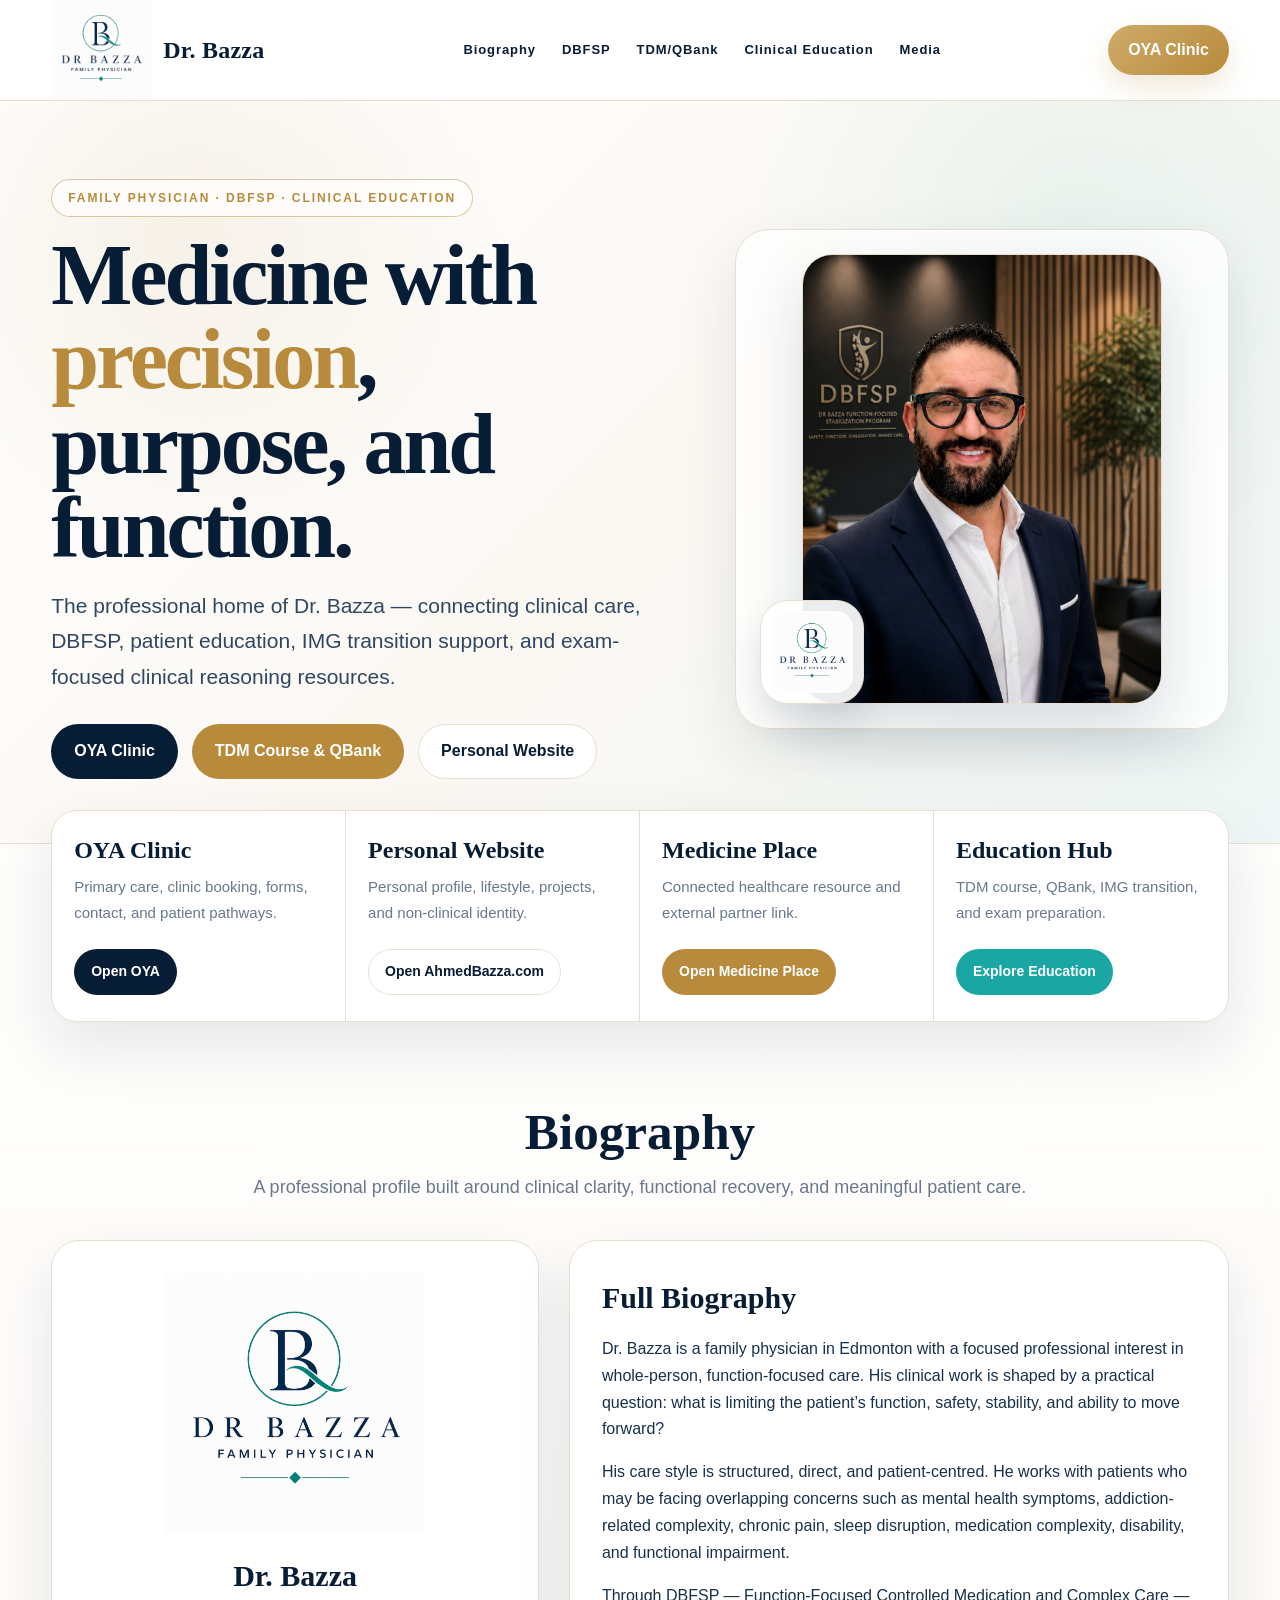
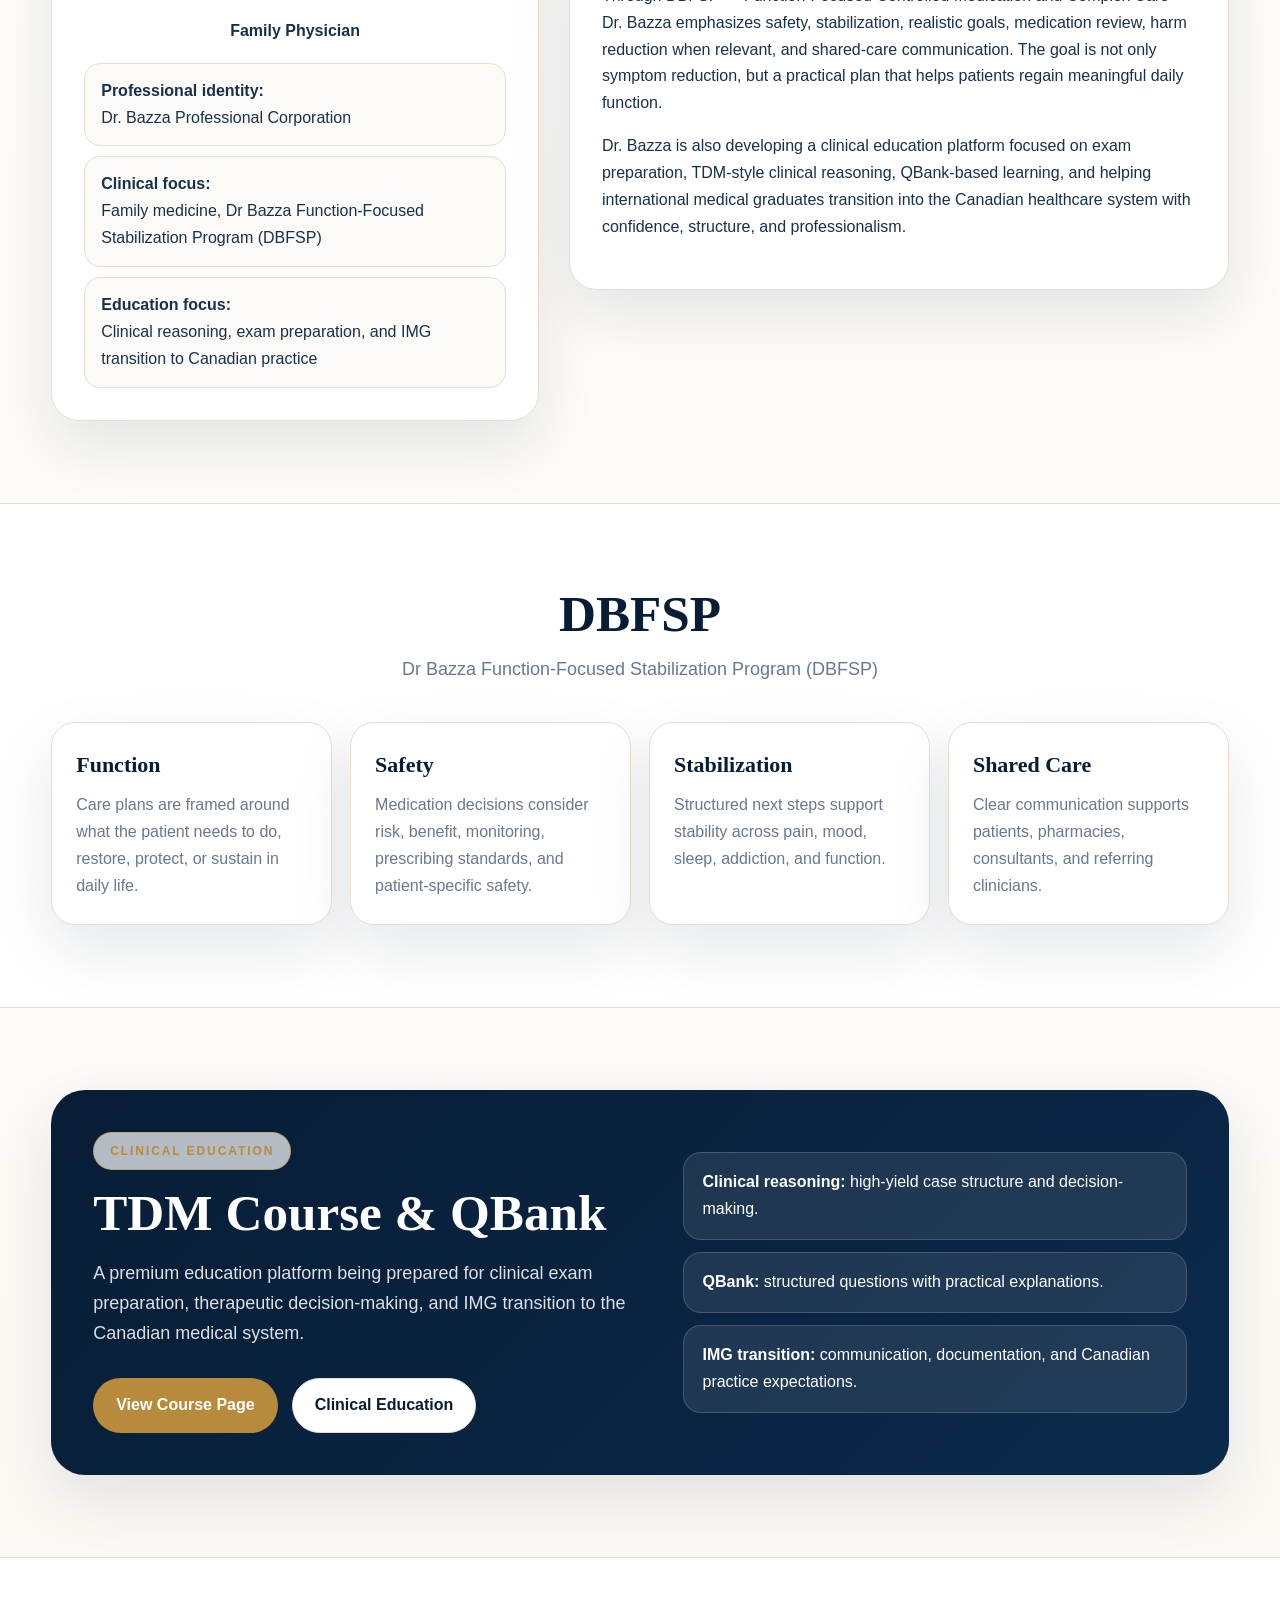
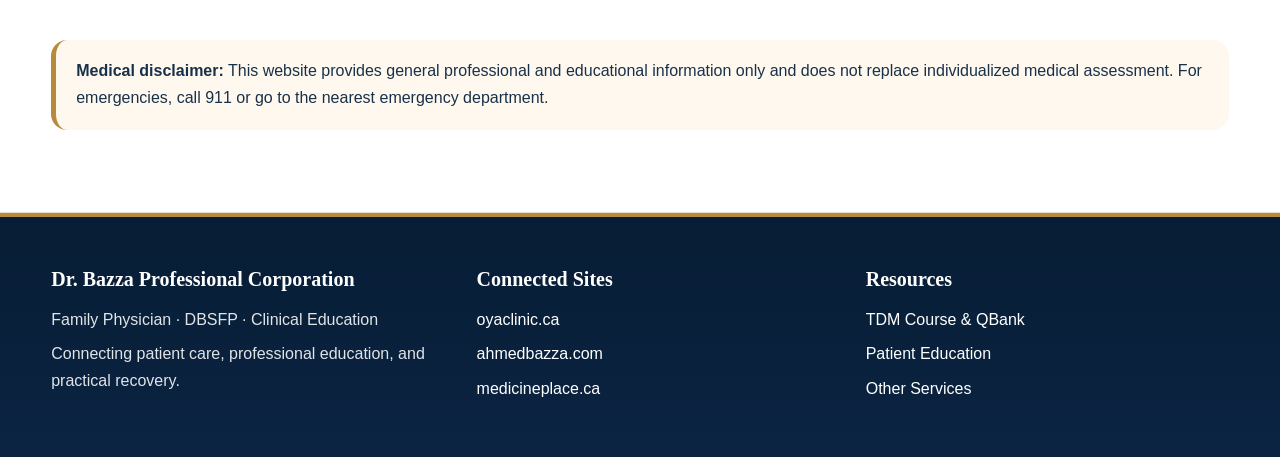
==== commit 469db2c6: "Update index.html" ====
--- a/index.html
+++ b/index.html
@@ -16,7 +16,7 @@
     <div class="container header-row">
       <a class="brand" href="index.html" aria-label="Dr. Bazza home">
         <img src="favicon.png" alt="" class="brand-mark">
-        <span class="brand-text"><span class="brand-name">Dr. Bazza</span><span class="brand-sub">Professional Corporation</span></span>
+        <span class="brand-text"><span class="brand-name">Dr. Bazza</span>
       </a>
       <nav class="nav" aria-label="Main navigation">
         <a href="index.html#bio">Biography</a>
--- a/styles.css
+++ b/styles.css
@@ -44,7 +44,7 @@
   gap:24px;
 }
 .brand{display:flex;align-items:center;gap:12px;color:var(--navy)}
-.brand-mark{width:58px;height:58px;object-fit:contain}
+.brand-mark{width:100px;height:100px;object-fit:contain}
 .brand-text{line-height:1.1}
 .brand-name{font-family:Georgia,"Times New Roman",serif;font-size:24px;font-weight:700;letter-spacing:.01em}
 .brand-sub{font-size:12px;color:var(--gold);font-weight:900;letter-spacing:.12em;text-transform:uppercase}
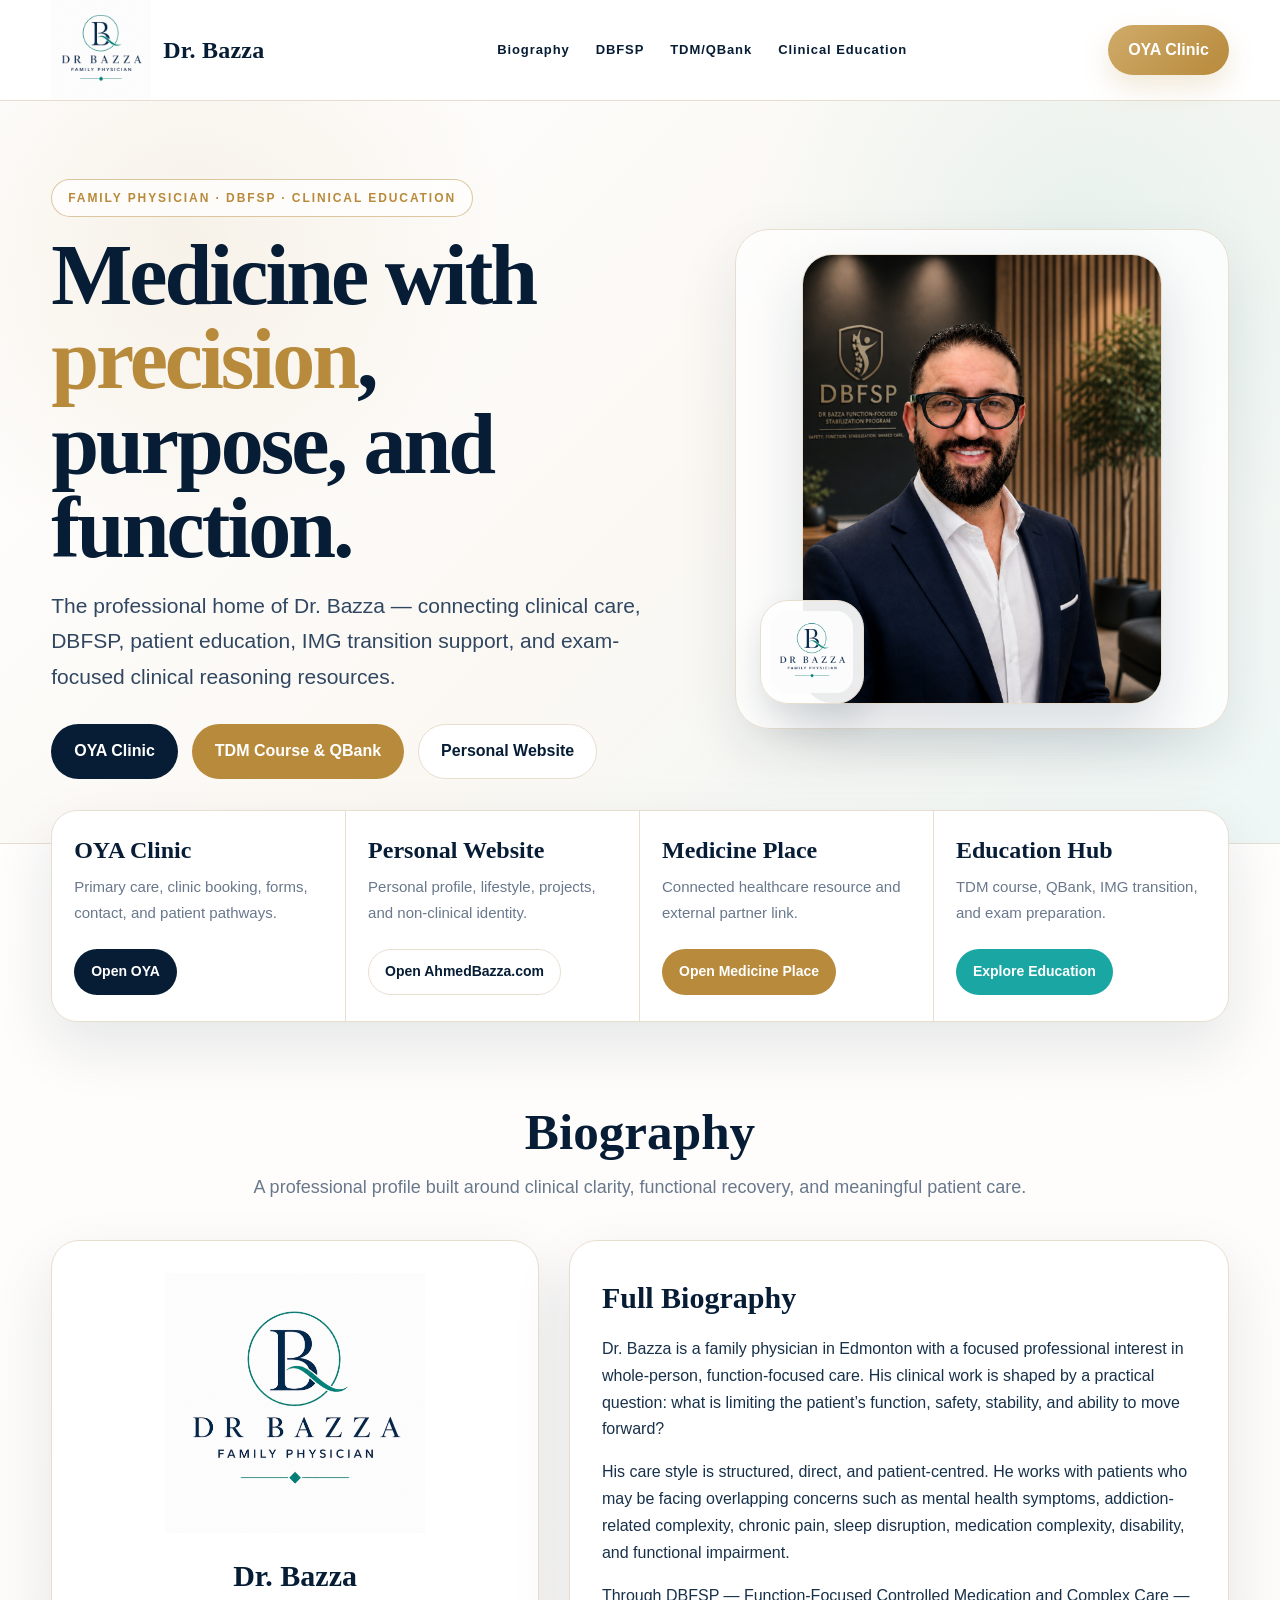
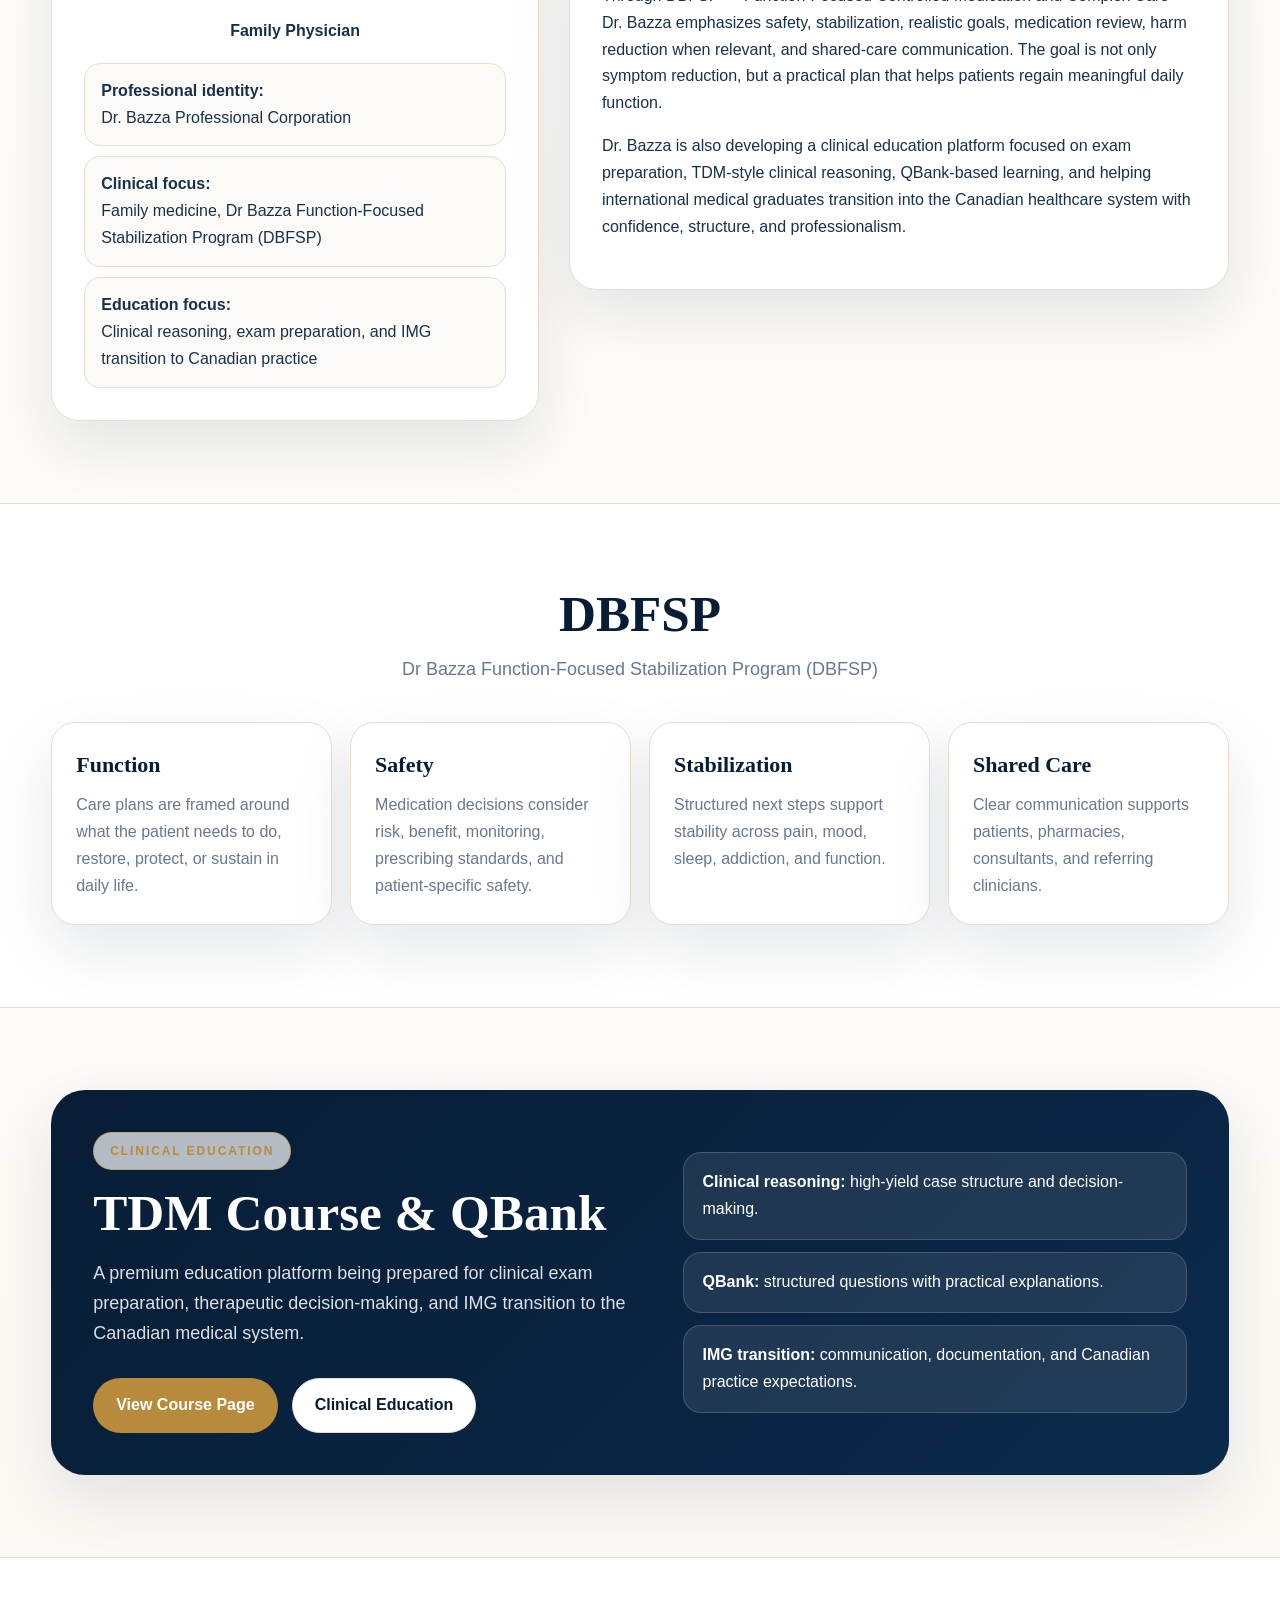
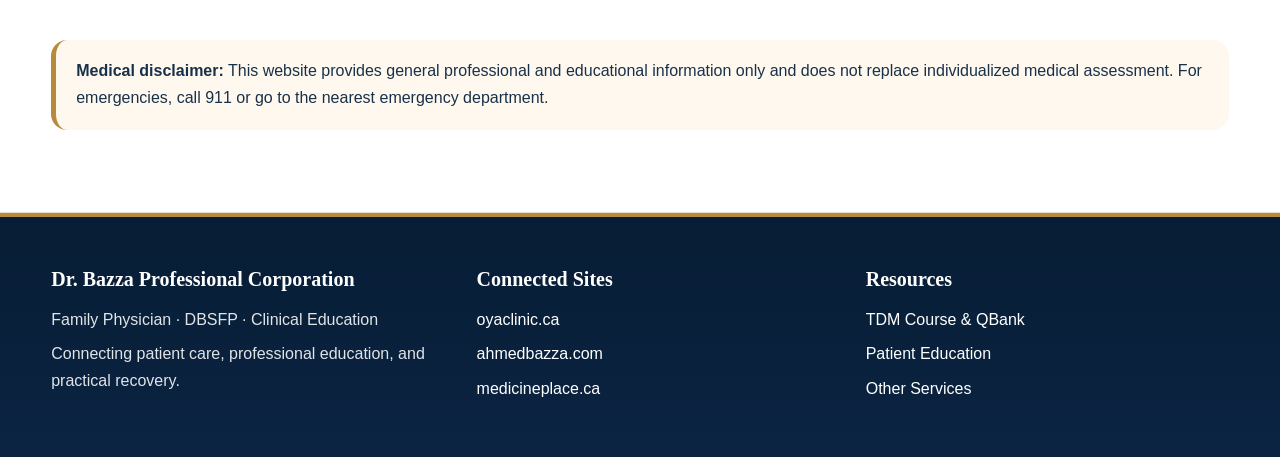
==== commit f8b5a425: "Update index.html" ====
--- a/index.html
+++ b/index.html
@@ -2,9 +2,9 @@
 <html lang="en"><head>
   <meta charset="UTF-8">
   <meta name="viewport" content="width=device-width, initial-scale=1.0">
-  <title>Dr. Bazza Professional Corporation | Family Physician &amp; DBFSP</title>
-  <meta name="description" content="Dr. Bazza Professional Corporation. Family physician, DBFSP, clinical education, TDM course and QBank, patient education, and connected professional ecosystem.">
-  <meta property="og:title" content="Dr. Bazza Professional Corporation">
+  <title>Dr. Bazza | Family Physician &amp; DBFSP</title>
+  <meta name="description" content="Dr. Bazza. Family physician, DBFSP, clinical education, TDM course and QBank, patient education, and connected professional ecosystem.">
+  <meta property="og:title" content="Dr. Bazza">
   <meta property="og:description" content="Family Physician &amp; DBFSP. Whole-person care with precision, purpose, and practical recovery.">
   <meta property="og:image" content="og-image.jpg">
   <link rel="stylesheet" href="styles.css">
@@ -23,7 +23,7 @@
         <a href="index.html#DBFSP">DBFSP</a>
         <a href="tdm-course-qbank.html">TDM/QBank</a>
         <a href="clinical-education.html">Clinical Education</a>
-        <a href="media-avatar.html">Media</a>
+  
       </nav>
       <a class="header-cta" href="https://oyaclinic.ca">OYA Clinic</a>
     </div>
